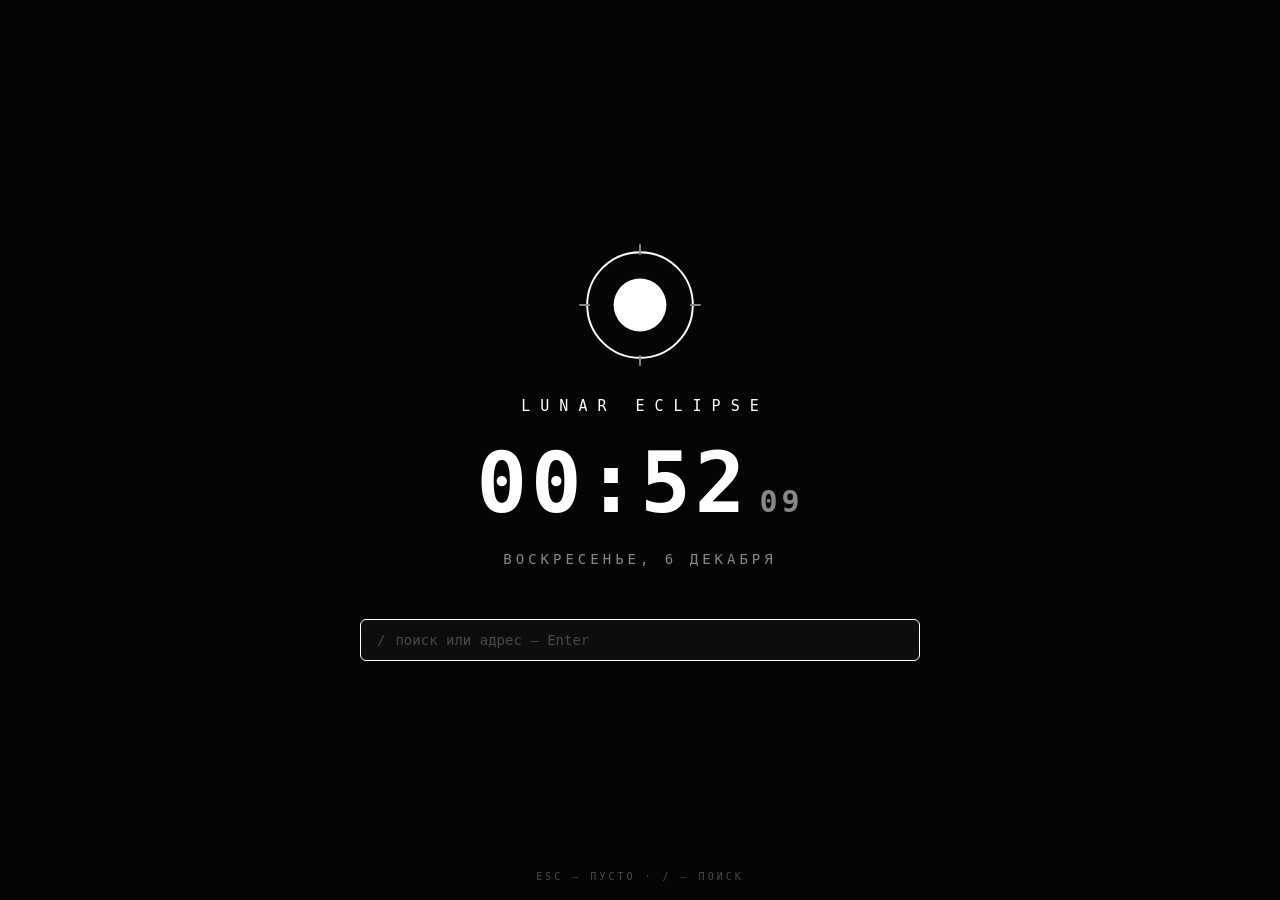
==== .config/lunar/firefox-home.html @ a8d8f9ca "Firefox под систему: монохром, вертикальные вкладки, своя домашняя - userChrome.css: тёмный монохром" ====
<!DOCTYPE html>
<html lang="ru">
<head>
<meta charset="utf-8">
<title>Lunar Eclipse</title>
<style>
  :root {
    --bg:     #050505;
    --fg:     #ffffff;
    --dim:    #888888;
    --faint:  #4a4a4a;
    --border: #1e1e1e;
  }
  * { margin: 0; padding: 0; box-sizing: border-box; }
  html, body {
    height: 100%;
    background: var(--bg);
    color: var(--fg);
    font-family: "JetBrains Mono", ui-monospace, monospace;
    -moz-osx-font-smoothing: grayscale;
  }
  .wrap {
    height: 100%;
    display: flex;
    flex-direction: column;
    align-items: center;
    justify-content: center;
    gap: 26px;
  }
  .logo { width: 132px; height: 132px; }
  .logo .ring {
    fill: none;
    stroke: var(--fg);
    stroke-width: 1.5;
  }
  .logo .tick { stroke: var(--dim); stroke-width: 1.5; }
  .logo .moon { fill: var(--fg); }

  .title {
    font-size: 15px;
    letter-spacing: 10px;
    color: var(--fg);
    text-transform: uppercase;
    padding-left: 10px;
  }
  .clock {
    font-size: 84px;
    font-weight: 700;
    letter-spacing: 4px;
    line-height: 1;
    font-variant-numeric: tabular-nums;
  }
  .clock .sec { font-size: 30px; color: var(--dim); margin-left: 10px; }
  .date { font-size: 14px; letter-spacing: 4px; color: var(--dim); text-transform: uppercase; }

  .search {
    margin-top: 26px;
    display: flex;
    align-items: center;
    gap: 10px;
    width: min(560px, 70vw);
    border: 1px solid var(--border);
    border-radius: 6px;
    padding: 12px 16px;
    background: #0d0d0d;
  }
  .search:focus-within { border-color: var(--fg); }
  .search .ico { color: var(--faint); font-size: 14px; }
  .search input {
    flex: 1;
    border: 0;
    outline: 0;
    background: transparent;
    color: var(--fg);
    font: inherit;
    font-size: 14px;
  }
  .search input::placeholder { color: var(--faint); }

  .hint {
    position: fixed;
    bottom: 18px;
    left: 0; right: 0;
    text-align: center;
    font-size: 10px;
    letter-spacing: 3px;
    color: var(--faint);
    text-transform: uppercase;
  }
</style>
</head>
<body>
  <div class="wrap">
    <svg class="logo" viewBox="0 0 100 100" aria-hidden="true">
      <circle class="ring" cx="50" cy="50" r="40"/>
      <g class="tick">
        <line x1="50" y1="4"  x2="50" y2="12"/>
        <line x1="50" y1="88" x2="50" y2="96"/>
        <line x1="4"  y1="50" x2="12" y2="50"/>
        <line x1="88" y1="50" x2="96" y2="50"/>
      </g>
      <circle class="moon" cx="50" cy="50" r="20"/>
    </svg>

    <div class="title">Lunar Eclipse</div>

    <div class="clock" id="clock">--:--<span class="sec">--</span></div>
    <div class="date" id="date">&nbsp;</div>

    <form class="search" id="search" autocomplete="off">
      <span class="ico">/</span>
      <input id="q" type="text" placeholder="поиск или адрес — Enter">
    </form>
  </div>

  <div class="hint">esc — пусто · / — поиск</div>

<script>
  const pad = n => String(n).padStart(2, "0");
  const months = ["января","февраля","марта","апреля","мая","июня",
                  "июля","августа","сентября","октября","ноября","декабря"];
  const days = ["воскресенье","понедельник","вторник","среда",
                "четверг","пятница","суббота"];

  function tick() {
    const d = new Date();
    document.getElementById("clock").innerHTML =
      pad(d.getHours()) + ":" + pad(d.getMinutes()) +
      '<span class="sec">' + pad(d.getSeconds()) + "</span>";
    document.getElementById("date").textContent =
      days[d.getDay()] + ", " + d.getDate() + " " + months[d.getMonth()];
  }
  tick();
  setInterval(tick, 1000);

  // поиск: Enter → поиск в интернете, если похоже на запрос/адрес
  const form = document.getElementById("search");
  const input = document.getElementById("q");
  window.addEventListener("load", () => input.focus());
  document.addEventListener("keydown", e => {
    if (e.key === "/" && document.activeElement !== input) {
      e.preventDefault();
      input.focus();
    }
  });
  form.addEventListener("submit", e => {
    e.preventDefault();
    const v = input.value.trim();
    if (!v) return;
    const looksUrl = /^[\w.-]+\.[a-z]{2,}(\/|$)/i.test(v) || v.startsWith("http");
    location.href = looksUrl
      ? (v.startsWith("http") ? v : "https://" + v)
      : "https://duckduckgo.com/?q=" + encodeURIComponent(v);
  });
</script>
</body>
</html>
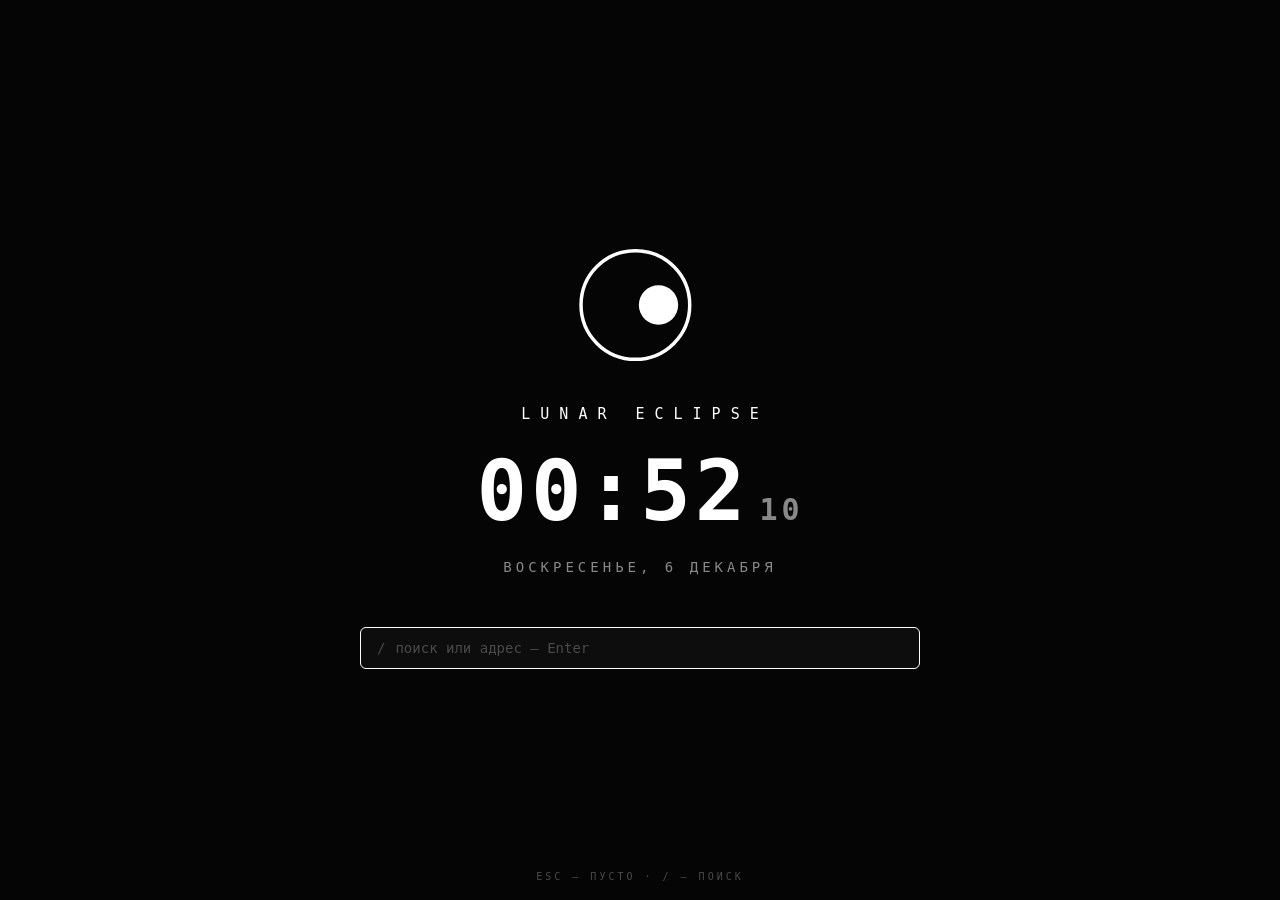
==== commit 2ca6dae4: "Firefox: оригинальное лого на новой вкладке, локальный сервис страницы - Лого на странице новой вкла" ====
--- a/.config/lunar/firefox-home.html
+++ b/.config/lunar/firefox-home.html
@@ -27,14 +27,7 @@
     justify-content: center;
     gap: 26px;
   }
-  .logo { width: 132px; height: 132px; }
-  .logo .ring {
-    fill: none;
-    stroke: var(--fg);
-    stroke-width: 1.5;
-  }
-  .logo .tick { stroke: var(--dim); stroke-width: 1.5; }
-  .logo .moon { fill: var(--fg); }
+  .logo { width: 148px; height: 148px; color: var(--fg); }
 
   .title {
     font-size: 15px;
@@ -91,15 +84,9 @@
 </head>
 <body>
   <div class="wrap">
-    <svg class="logo" viewBox="0 0 100 100" aria-hidden="true">
-      <circle class="ring" cx="50" cy="50" r="40"/>
-      <g class="tick">
-        <line x1="50" y1="4"  x2="50" y2="12"/>
-        <line x1="50" y1="88" x2="50" y2="96"/>
-        <line x1="4"  y1="50" x2="12" y2="50"/>
-        <line x1="88" y1="50" x2="96" y2="50"/>
-      </g>
-      <circle class="moon" cx="50" cy="50" r="20"/>
+    <svg class="logo" viewBox="0 0 256 256" aria-hidden="true">
+      <circle cx="120" cy="128" r="94" fill="none" stroke="currentColor" stroke-width="6"/>
+      <circle cx="160" cy="128" r="34" fill="currentColor"/>
     </svg>
 
     <div class="title">Lunar Eclipse</div>
